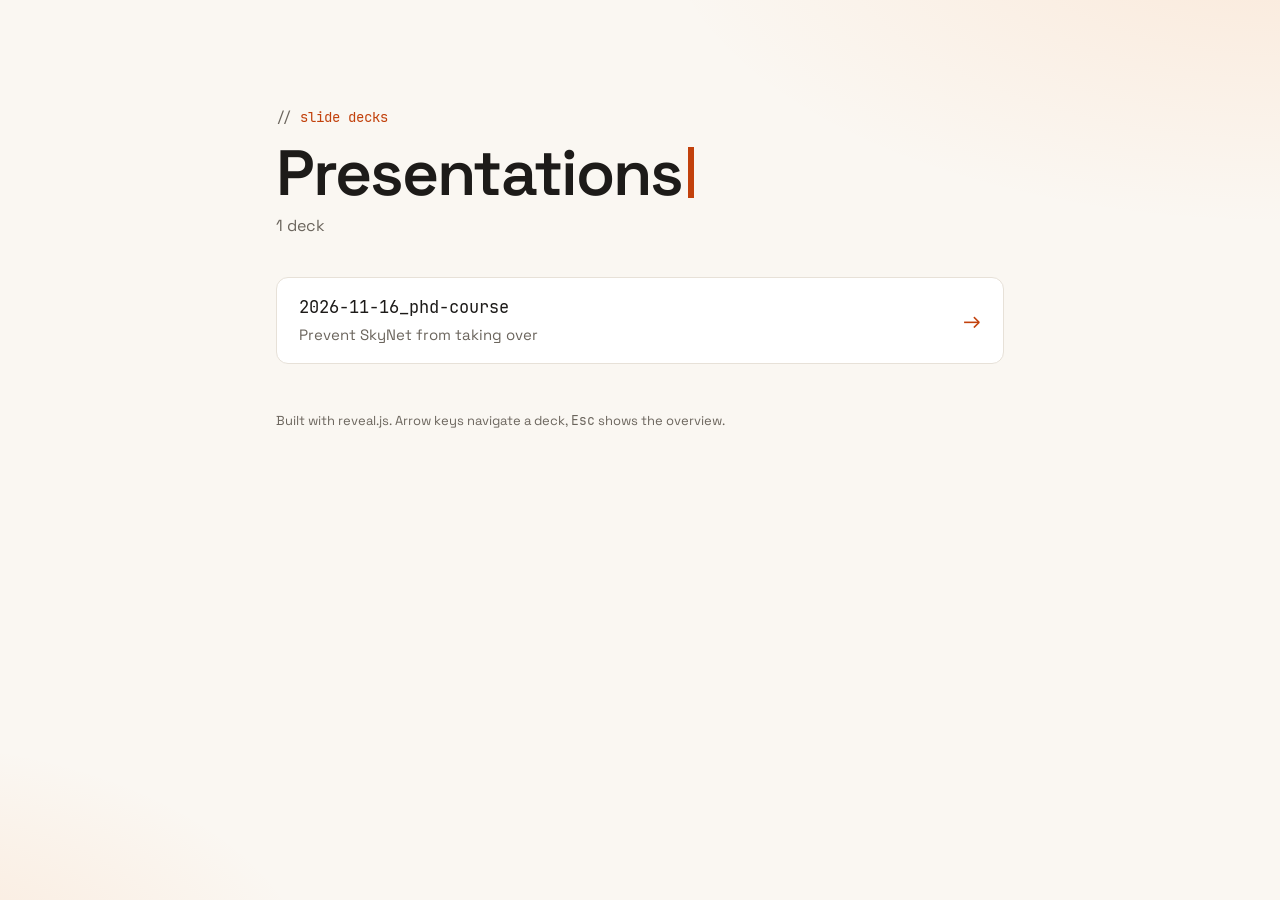
==== index.html @ 9bef842a "Add deck index page and GitHub Pages deploy workflow The workflow regenerates index.html from decks/" ====
<!doctype html>
<html lang="en">
<head>
  <meta charset="utf-8">
  <meta name="viewport" content="width=device-width, initial-scale=1">
  <title>Presentations</title>
  <!-- Generated by scripts/build_index.py. Do not edit by hand. -->
  <style>
    @font-face {
      font-family: "Space Grotesk";
      src: url("vendor/fonts/space-grotesk/SpaceGrotesk-Variable.woff2") format("woff2");
      font-weight: 300 700;
      font-display: swap;
    }
    @font-face {
      font-family: "JetBrains Mono";
      src: url("vendor/fonts/jetbrains-mono/JetBrainsMono-Regular.woff2") format("woff2");
      font-weight: 400;
      font-display: swap;
    }

    :root {
      --bg: #faf7f2;
      --surface: #ffffff;
      --text: #1d1b19;
      --muted: #6b655d;
      --border: #e7e1d8;
      --accent: #c2410c;
      --glow: rgba(255, 122, 26, 0.12);
      --sans: "Space Grotesk", ui-sans-serif, system-ui, -apple-system, "Segoe UI", Roboto, sans-serif;
      --mono: "JetBrains Mono", ui-monospace, "SF Mono", Menlo, Consolas, monospace;
    }
    @media (prefers-color-scheme: dark) {
      :root {
        --bg: #15171c;
        --surface: #1f2229;
        --text: #f1ece4;
        --muted: #a39e96;
        --border: #30343d;
        --accent: #ff7a1a;
        --glow: rgba(255, 122, 26, 0.10);
      }
    }

    * { box-sizing: border-box; }

    body {
      margin: 0;
      min-height: 100vh;
      background:
        radial-gradient(ellipse 70% 50% at 100% -10%, var(--glow), transparent 70%),
        radial-gradient(ellipse 50% 40% at -10% 110%, var(--glow), transparent 70%),
        var(--bg);
      background-attachment: fixed;
      color: var(--text);
      font-family: var(--sans);
      line-height: 1.4;
    }

    main {
      max-width: 760px;
      margin: 0 auto;
      padding: 12vh 16px 64px;
    }

    .kicker {
      margin: 0 0 12px;
      font-family: var(--mono);
      font-size: 14px;
      color: var(--accent);
    }
    .kicker::before { content: "// "; color: var(--muted); }

    h1 {
      margin: 0 0 8px;
      font-size: clamp(40px, 8vw, 64px);
      font-weight: 600;
      letter-spacing: -0.03em;
      line-height: 1.05;
    }
    h1::after {
      content: "";
      display: inline-block;
      width: 0.08em;
      height: 0.8em;
      margin-left: 0.1em;
      vertical-align: -0.05em;
      background: var(--accent);
      animation: blink 1.1s steps(1) infinite;
    }
    @keyframes blink { 50% { opacity: 0; } }

    .count {
      margin: 0 0 40px;
      color: var(--muted);
    }

    ul {
      display: grid;
      gap: 12px;
      margin: 0;
      padding: 0;
      list-style: none;
    }

    a {
      display: grid;
      grid-template-columns: 1fr auto;
      align-items: center;
      gap: 4px 16px;
      padding: 18px 22px;
      background: var(--surface);
      border: 1px solid var(--border);
      border-radius: 12px;
      color: inherit;
      text-decoration: none;
      transition: border-color 0.15s, transform 0.15s, box-shadow 0.15s;
    }
    a:hover,
    a:focus-visible {
      border-color: var(--accent);
      transform: translateY(-2px);
      box-shadow: 0 8px 24px var(--glow);
      outline: none;
    }

    .name {
      font-family: var(--mono);
      font-size: 17px;
      overflow-wrap: anywhere;
    }
    .title {
      grid-column: 1;
      color: var(--muted);
      font-size: 15px;
    }
    .arrow {
      grid-column: 2;
      grid-row: 1 / span 2;
      color: var(--accent);
      font-size: 22px;
      transition: transform 0.15s;
    }
    a:hover .arrow,
    a:focus-visible .arrow { transform: translateX(4px); }

    .empty { color: var(--muted); }

    footer {
      margin-top: 48px;
      font-size: 13px;
      color: var(--muted);
    }
    footer code { font-family: var(--mono); }

    @media (prefers-reduced-motion: reduce) {
      *, *::after { animation: none !important; transition: none !important; }
    }
  </style>
</head>
<body>
  <main>
    <p class="kicker">slide decks</p>
    <h1>Presentations</h1>
    <p class="count">1 deck</p>
    <ul>
      <li>
        <a href="decks/2026-11-16_phd-course/index.html">
          <span class="name">2026-11-16_phd-course</span>
          <span class="title">Prevent SkyNet from taking over</span>
          <span class="arrow" aria-hidden="true">→</span>
        </a>
      </li>
    </ul>
    <footer>Built with reveal.js. Arrow keys navigate a deck, <code>Esc</code> shows the overview.</footer>
  </main>
</body>
</html>
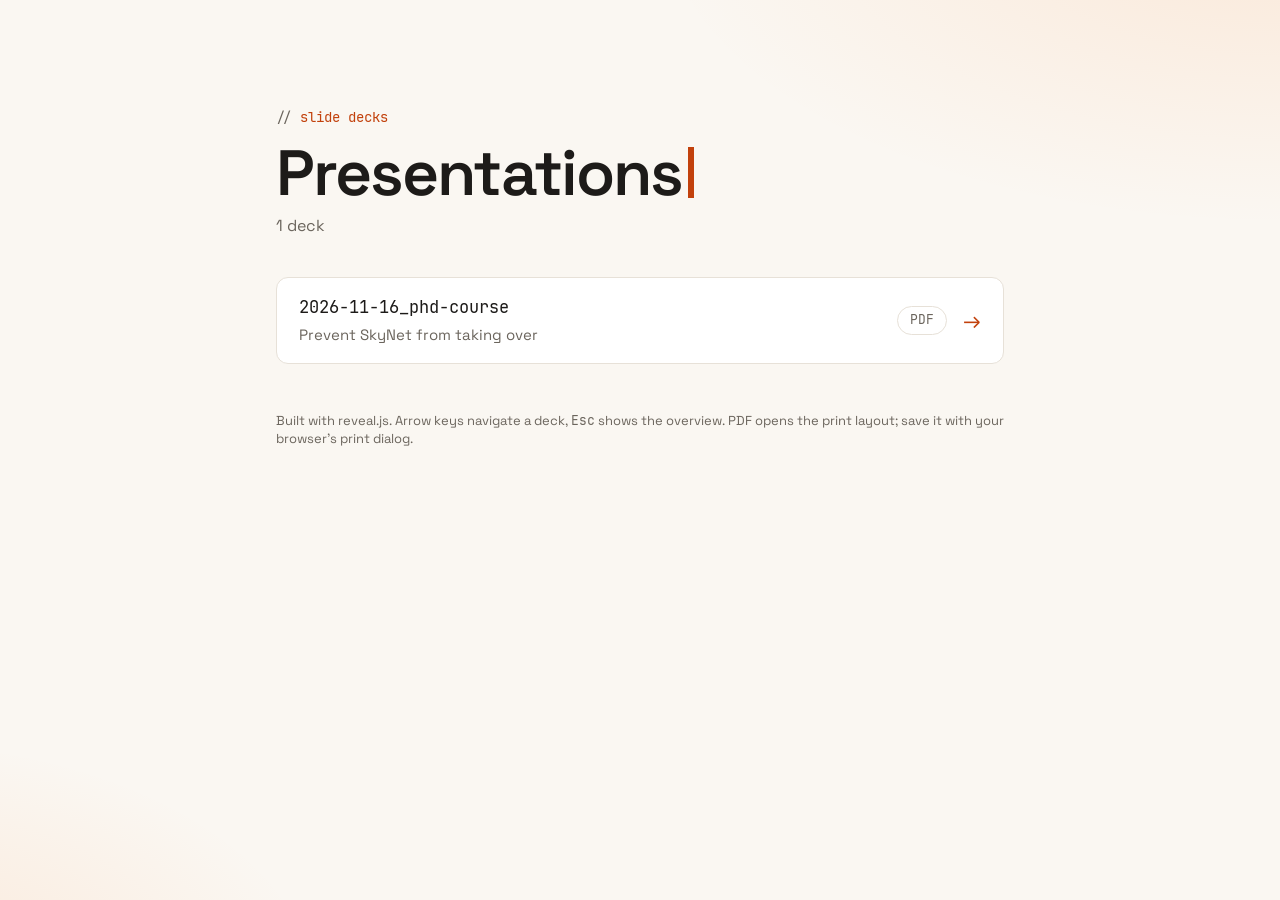
==== commit 4d6dc4f5: "update overview" ====
--- a/index.html
+++ b/index.html
@@ -103,26 +103,40 @@
       list-style: none;
     }
 
-    a {
+    .deck {
+      position: relative;
       display: grid;
-      grid-template-columns: 1fr auto;
+      grid-template-columns: 1fr auto auto;
       align-items: center;
-      gap: 4px 16px;
+      gap: 16px;
       padding: 18px 22px;
       background: var(--surface);
       border: 1px solid var(--border);
       border-radius: 12px;
-      color: inherit;
-      text-decoration: none;
       transition: border-color 0.15s, transform 0.15s, box-shadow 0.15s;
     }
-    a:hover,
-    a:focus-visible {
+    .deck:hover,
+    .deck:has(.open:focus-visible) {
       border-color: var(--accent);
       transform: translateY(-2px);
       box-shadow: 0 8px 24px var(--glow);
-      outline: none;
-    }
+    }
+
+    /* The deck link covers the whole card; the PDF link sits above it. */
+    .open {
+      display: grid;
+      gap: 4px;
+      min-width: 0;
+      color: inherit;
+      text-decoration: none;
+    }
+    .open::after {
+      content: "";
+      position: absolute;
+      inset: 0;
+      border-radius: inherit;
+    }
+    .open:focus-visible { outline: none; }
 
     .name {
       font-family: var(--mono);
@@ -130,19 +144,39 @@
       overflow-wrap: anywhere;
     }
     .title {
-      grid-column: 1;
       color: var(--muted);
       font-size: 15px;
     }
+
+    .pdf {
+      position: relative;
+      z-index: 1;
+      padding: 4px 12px;
+      border: 1px solid var(--border);
+      border-radius: 999px;
+      color: var(--muted);
+      font-family: var(--mono);
+      font-size: 13px;
+      text-decoration: none;
+      transition: border-color 0.15s, color 0.15s;
+    }
+    .pdf:hover,
+    .pdf:focus-visible {
+      border-color: var(--accent);
+      color: var(--accent);
+    }
+    .pdf:focus-visible {
+      outline: 2px solid var(--accent);
+      outline-offset: 2px;
+    }
+
     .arrow {
-      grid-column: 2;
-      grid-row: 1 / span 2;
       color: var(--accent);
       font-size: 22px;
       transition: transform 0.15s;
     }
-    a:hover .arrow,
-    a:focus-visible .arrow { transform: translateX(4px); }
+    .deck:hover .arrow,
+    .deck:has(.open:focus-visible) .arrow { transform: translateX(4px); }
 
     .empty { color: var(--muted); }
 
@@ -164,15 +198,16 @@
     <h1>Presentations</h1>
     <p class="count">1 deck</p>
     <ul>
-      <li>
-        <a href="decks/2026-11-16_phd-course/index.html">
+      <li class="deck">
+        <a class="open" href="decks/2026-11-16_phd-course/index.html">
           <span class="name">2026-11-16_phd-course</span>
           <span class="title">Prevent SkyNet from taking over</span>
-          <span class="arrow" aria-hidden="true">→</span>
         </a>
+        <a class="pdf" href="decks/2026-11-16_phd-course/index.html?print-pdf" aria-label="Open 2026-11-16_phd-course in print view to save as PDF">PDF</a>
+        <span class="arrow" aria-hidden="true">→</span>
       </li>
     </ul>
-    <footer>Built with reveal.js. Arrow keys navigate a deck, <code>Esc</code> shows the overview.</footer>
+    <footer>Built with reveal.js. Arrow keys navigate a deck, <code>Esc</code> shows the overview. PDF opens the print layout; save it with your browser's print dialog.</footer>
   </main>
 </body>
 </html>
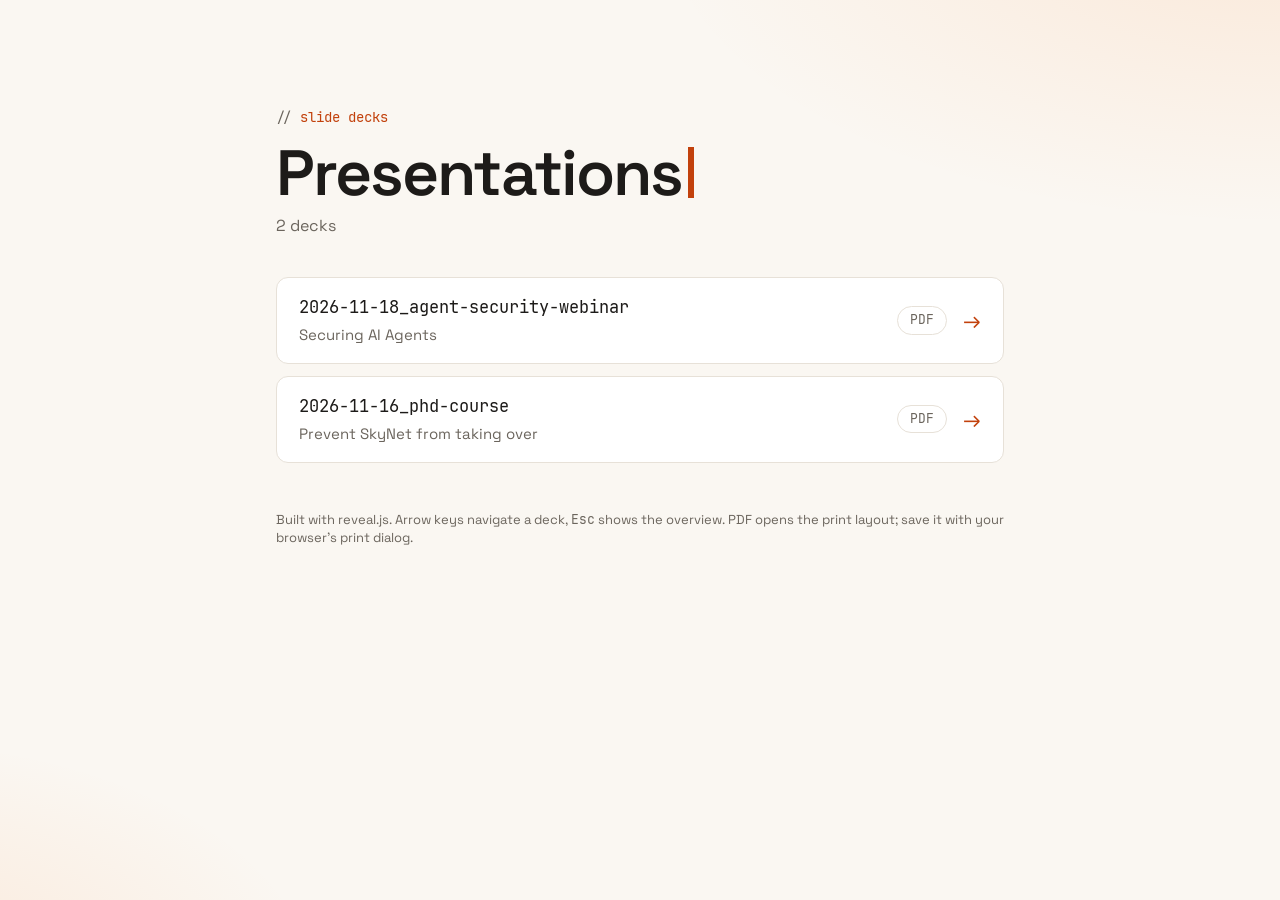
==== commit 4d49b6f6: "Add executive webinar deck on AI agent security (AgentBound) HSG-themed deck-local theme derived fro" ====
--- a/index.html
+++ b/index.html
@@ -196,8 +196,16 @@
   <main>
     <p class="kicker">slide decks</p>
     <h1>Presentations</h1>
-    <p class="count">1 deck</p>
+    <p class="count">2 decks</p>
     <ul>
+      <li class="deck">
+        <a class="open" href="decks/2026-11-18_agent-security-webinar/index.html">
+          <span class="name">2026-11-18_agent-security-webinar</span>
+          <span class="title">Securing AI Agents</span>
+        </a>
+        <a class="pdf" href="decks/2026-11-18_agent-security-webinar/index.html?print-pdf" aria-label="Open 2026-11-18_agent-security-webinar in print view to save as PDF">PDF</a>
+        <span class="arrow" aria-hidden="true">→</span>
+      </li>
       <li class="deck">
         <a class="open" href="decks/2026-11-16_phd-course/index.html">
           <span class="name">2026-11-16_phd-course</span>
